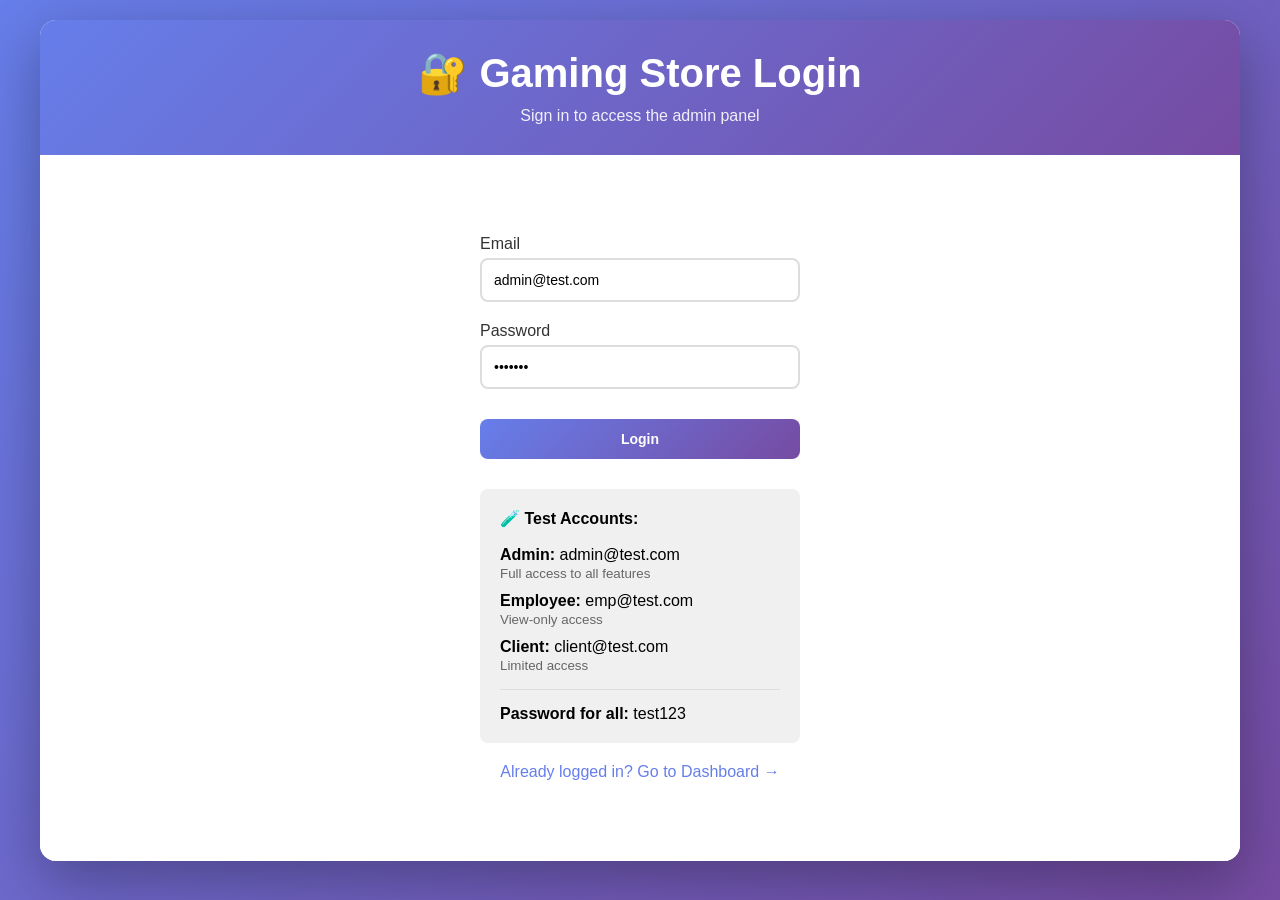
==== index.html @ 623dd639 "Initial commit: Gaming Store Admin Dashboard - Complete admin dashboard with authentication - Produc" ====
<!DOCTYPE html>
<html lang="en">
<head>
  <meta charset="UTF-8">
  <meta name="viewport" content="width=device-width, initial-scale=1.0">
  <title>Gaming Store Admin</title>
  <link rel="stylesheet" href="css/styles.css">
</head>
<body>
  <div class="container">
    <div class="header">
      <h1>🎮 Gaming Store Admin</h1>
      <div id="userInfo" style="display: none;"></div>
    </div>

    <div id="loginPage" style="background: white; padding: 40px;">
      <div class="login-form">
        <h2 style="text-align: center; margin-bottom: 30px;">🔐 Login</h2>
        <div id="loginAlert"></div>
        <div class="form-group">
          <label>Email</label>
          <input type="email" id="loginEmail" placeholder="admin@test.com" value="admin@test.com">
        </div>
        <div class="form-group">
          <label>Password</label>
          <input type="password" id="loginPassword" placeholder="Enter password" value="test123">
        </div>
        <button id="loginBtn">Login</button>
        <div style="margin-top: 30px; padding: 20px; background: #f0f0f0; border-radius: 8px;">
          <strong>Test Accounts:</strong><br>
          <small>
            • <b>admin@test.com</b> - Full access<br>
            • <b>emp@test.com</b> - Employee (view only)<br>
            • <b>client@test.com</b> - Client (limited)<br>
            Password: <b>test123</b>
          </small>
        </div>
      </div>
    </div>

    <div id="appContent" style="display: none;">
      <div class="tabs">
        <button class="tab active" data-page="dashboard">📊 Dashboard</button>
        <button class="tab" data-page="products">🎮 Products</button>
        <button class="tab" data-page="orders">📦 Orders</button>
        <button class="tab" data-page="customers">👥 Customers</button>
        <button class="tab" data-page="suppliers">🏭 Suppliers</button>
        <button class="tab" data-page="employees">👔 Employees</button>
      </div>

      <div class="content">
        <!-- Dashboard Page -->
        <div id="dashboard" class="page active">
          <h2>Dashboard Overview</h2>
          <div class="stats" id="stats"></div>
          <div id="dashboardCharts"></div>
        </div>

        <!-- Products Page -->
        <div id="products" class="page">
          <h2>Products Management</h2>
          <div class="admin-only" id="productsAdmin">
            <h3>Add New Product</h3>
            <div class="form-row">
              <div class="form-group">
                <label>Name</label>
                <input type="text" id="productName" placeholder="Game name">
              </div>
              <div class="form-group">
                <label>Category</label>
                <input type="text" id="productCategory" placeholder="Action, RPG, etc.">
              </div>
              <div class="form-group">
                <label>Platform</label>
                <select id="productPlatform">
                  <option>PS5</option>
                  <option>Xbox</option>
                  <option>PC</option>
                  <option>Switch</option>
                </select>
              </div>
              <div class="form-group">
                <label>Price (MAD)</label>
                <input type="number" id="productPrice" placeholder="499">
              </div>
              <div class="form-group">
                <label>Stock</label>
                <input type="number" id="productStock" placeholder="50">
              </div>
              <div class="form-group">
                <label>Rating (0-5)</label>
                <input type="number" id="productRating" step="0.1" min="0" max="5" placeholder="4.5">
              </div>
            </div>
            <button id="addProductBtn">Add Product</button>
            <button class="danger" id="clearProductsBtn">Clear All Products</button>
          </div>
          <div id="productsTable"></div>
        </div>

        <!-- Orders Page -->
        <div id="orders" class="page">
          <h2>Orders Management</h2>
          <div class="admin-only" id="ordersAdmin">
            <h3>Add New Order</h3>
            <div class="form-row">
              <div class="form-group">
                <label>Customer</label>
                <input type="text" id="orderCustomer" placeholder="Customer name">
              </div>
              <div class="form-group">
                <label>Status</label>
                <select id="orderStatus">
                  <option>pending</option>
                  <option>paid</option>
                  <option>shipped</option>
                  <option>cancelled</option>
                </select>
              </div>
              <div class="form-group">
                <label>Amount (MAD)</label>
                <input type="number" id="orderAmount" placeholder="999">
              </div>
              <div class="form-group">
                <label>Date</label>
                <input type="date" id="orderDate">
              </div>
            </div>
            <button id="addOrderBtn">Add Order</button>
            <button class="danger" id="clearOrdersBtn">Clear All Orders</button>
          </div>
          <div id="ordersTable"></div>
        </div>

        <!-- Customers Page -->
        <div id="customers" class="page">
          <h2>Customers Management</h2>
          <div class="admin-only" id="customersAdmin">
            <h3>Add New Customer</h3>
            <div class="form-row">
              <div class="form-group">
                <label>Full Name</label>
                <input type="text" id="customerName" placeholder="John Doe">
              </div>
              <div class="form-group">
                <label>Email</label>
                <input type="email" id="customerEmail" placeholder="john@example.com">
              </div>
              <div class="form-group">
                <label>Phone</label>
                <input type="tel" id="customerPhone" placeholder="+212 600 000 000">
              </div>
              <div class="form-group">
                <label>City</label>
                <input type="text" id="customerCity" placeholder="Casablanca">
              </div>
            </div>
            <button id="addCustomerBtn">Add Customer</button>
            <button class="danger" id="clearCustomersBtn">Clear All Customers</button>
          </div>
          <div id="customersTable"></div>
        </div>

        <!-- Suppliers Page -->
        <div id="suppliers" class="page">
          <h2>Suppliers Management</h2>
          <div class="admin-only" id="suppliersAdmin">
            <h3>Add New Supplier</h3>
            <div class="form-row">
              <div class="form-group">
                <label>Name</label>
                <input type="text" id="supplierName" placeholder="Supplier name">
              </div>
              <div class="form-group">
                <label>Email</label>
                <input type="email" id="supplierEmail" placeholder="supplier@example.com">
              </div>
              <div class="form-group">
                <label>Phone</label>
                <input type="tel" id="supplierPhone" placeholder="+212 600 000 000">
              </div>
            </div>
            <button id="addSupplierBtn">Add Supplier</button>
            <button class="danger" id="clearSuppliersBtn">Clear All Suppliers</button>
          </div>
          <div id="suppliersTable"></div>
        </div>

        <!-- Employees Page -->
        <div id="employees" class="page">
          <h2>Employees Management</h2>
          <div class="admin-only" id="employeesAdmin">
            <h3>Add New Employee</h3>
            <div class="form-row">
              <div class="form-group">
                <label>Full Name</label>
                <input type="text" id="employeeName" placeholder="Jane Smith">
              </div>
              <div class="form-group">
                <label>Email</label>
                <input type="email" id="employeeEmail" placeholder="jane@company.com">
              </div>
              <div class="form-group">
                <label>Phone</label>
                <input type="tel" id="employeePhone" placeholder="+212 600 000 000">
              </div>
              <div class="form-group">
                <label>Role</label>
                <select id="employeeRole">
                  <option>admin</option>
                  <option>employee</option>
                  <option>owner</option>
                </select>
              </div>
            </div>
            <button id="addEmployeeBtn">Add Employee</button>
            <button class="danger" id="clearEmployeesBtn">Clear All Employees</button>
          </div>
          <div id="employeesTable"></div>
        </div>
      </div>
    </div>
  </div>

  <script src="js/utils.js"></script>
  <script src="js/storage.js"></script>
  <script src="js/auth.js"></script>
  <script src="js/crud.js"></script>
  <script src="js/ui.js"></script>
  <script src="js/products.js"></script>
  <script src="js/orders.js"></script>
  <script src="js/customers.js"></script>
  <script src="js/suppliers.js"></script>
  <script src="js/employees.js"></script>
  <script src="js/dashboard.js"></script>
  <script src="js/app.js"></script>
</body>
</html>
---- css/styles.css ----
* { 
  margin: 0; 
  padding: 0; 
  box-sizing: border-box; 
}

body {
  font-family: -apple-system, BlinkMacSystemFont, 'Segoe UI', Roboto, Oxygen, Ubuntu, Cantarell, sans-serif;
  background: linear-gradient(135deg, #667eea 0%, #764ba2 100%);
  min-height: 100vh;
  padding: 20px;
}

.container {
  max-width: 1200px;
  margin: 0 auto;
  background: white;
  border-radius: 16px;
  box-shadow: 0 20px 60px rgba(0,0,0,0.3);
  overflow: hidden;
}

.header {
  background: linear-gradient(135deg, #667eea 0%, #764ba2 100%);
  color: white;
  padding: 30px;
  text-align: center;
}

.header h1 {
  font-size: 2.5em;
  margin-bottom: 10px;
}

.user-info {
  background: rgba(255,255,255,0.2);
  padding: 15px;
  border-radius: 8px;
  margin-top: 15px;
  display: flex;
  justify-content: space-between;
  align-items: center;
}

.badge {
  background: #4CAF50;
  color: white;
  padding: 4px 12px;
  border-radius: 12px;
  font-size: 0.85em;
  font-weight: bold;
  text-transform: uppercase;
}

.tabs {
  display: flex;
  background: #f5f5f5;
  border-bottom: 2px solid #ddd;
  overflow-x: auto;
}

.tab {
  padding: 15px 25px;
  cursor: pointer;
  border: none;
  background: none;
  font-size: 16px;
  font-weight: 500;
  color: #666;
  transition: all 0.3s;
  white-space: nowrap;
}

.tab:hover {
  background: #e0e0e0;
  color: #333;
}

.tab.active {
  background: white;
  color: #667eea;
  border-bottom: 3px solid #667eea;
}

.content {
  padding: 30px;
}

.page {
  display: none;
}

.page.active {
  display: block;
  animation: fadeIn 0.3s;
}

@keyframes fadeIn {
  from { opacity: 0; transform: translateY(10px); }
  to { opacity: 1; transform: translateY(0); }
}

.form-group {
  margin-bottom: 20px;
}

.form-group label {
  display: block;
  margin-bottom: 5px;
  font-weight: 500;
  color: #333;
}

input, select, button {
  padding: 12px;
  border: 2px solid #ddd;
  border-radius: 8px;
  font-size: 14px;
  width: 100%;
  transition: all 0.3s;
}

input:focus, select:focus {
  outline: none;
  border-color: #667eea;
  box-shadow: 0 0 0 3px rgba(102, 126, 234, 0.1);
}

button {
  background: linear-gradient(135deg, #667eea 0%, #764ba2 100%);
  color: white;
  border: none;
  cursor: pointer;
  font-weight: 600;
  margin-top: 10px;
}

button:hover {
  transform: translateY(-2px);
  box-shadow: 0 5px 15px rgba(102, 126, 234, 0.4);
}

button:disabled {
  background: #ccc;
  cursor: not-allowed;
  transform: none;
}

button.danger {
  background: linear-gradient(135deg, #f093fb 0%, #f5576c 100%);
}

button.secondary {
  background: #6c757d;
}

.form-row {
  display: grid;
  grid-template-columns: repeat(auto-fit, minmax(200px, 1fr));
  gap: 15px;
}

table {
  width: 100%;
  border-collapse: collapse;
  margin-top: 20px;
  background: white;
  border-radius: 8px;
  overflow: hidden;
  box-shadow: 0 2px 10px rgba(0,0,0,0.1);
}

th {
  background: linear-gradient(135deg, #667eea 0%, #764ba2 100%);
  color: white;
  padding: 15px;
  text-align: left;
  font-weight: 600;
}

td {
  padding: 12px 15px;
  border-bottom: 1px solid #f0f0f0;
}

tr:hover {
  background: #f8f9ff;
}

.empty-state {
  text-align: center;
  padding: 60px 20px;
  color: #999;
}

.empty-state-icon {
  font-size: 4em;
  margin-bottom: 20px;
}

.stats {
  display: grid;
  grid-template-columns: repeat(auto-fit, minmax(200px, 1fr));
  gap: 20px;
  margin-bottom: 30px;
}

.stat-card {
  background: linear-gradient(135deg, #667eea 0%, #764ba2 100%);
  color: white;
  padding: 25px;
  border-radius: 12px;
  box-shadow: 0 5px 15px rgba(0,0,0,0.1);
}

.stat-label {
  font-size: 0.9em;
  opacity: 0.9;
  margin-bottom: 10px;
}

.stat-value {
  font-size: 2.5em;
  font-weight: bold;
}

.admin-only {
  border: 2px dashed #667eea;
  padding: 20px;
  border-radius: 12px;
  background: #f8f9ff;
  margin-bottom: 30px;
}

.login-form {
  max-width: 400px;
  margin: 0 auto;
  padding: 40px;
}

.alert {
  padding: 15px;
  border-radius: 8px;
  margin-bottom: 20px;
}

.alert-success {
  background: #d4edda;
  color: #155724;
  border: 1px solid #c3e6cb;
}

.alert-error {
  background: #f8d7da;
  color: #721c24;
  border: 1px solid #f5c6cb;
}

img.product-img {
  width: 60px;
  height: 60px;
  object-fit: cover;
  border-radius: 8px;
}

/* Image upload styling */
input[type="file"] {
  border: 2px dashed #ddd;
  padding: 8px;
  border-radius: 8px;
  background: #f9f9f9;
  cursor: pointer;
}

input[type="file"]:hover {
  border-color: #667eea;
  background: #f0f4ff;
}

#imagePreview {
  margin-top: 10px;
}

#imagePreview img {
  border: 2px solid #ddd;
  border-radius: 8px;
  box-shadow: 0 2px 8px rgba(0,0,0,0.1);
}













/* Add to css/styles.css */

.graph-card {
  background: white;
  border-radius: 8px;
  padding: 20px;
  box-shadow: 0 2px 10px rgba(0,0,0,0.08);
  transition: transform 0.2s, box-shadow 0.2s;
}

.graph-card:hover {
  transform: translateY(-2px);
  box-shadow: 0 4px 15px rgba(0,0,0,0.12);
}

.graph-card h3 {
  margin: 0 0 10px 0;
  color: #333;
  font-size: 16px;
  display: flex;
  align-items: center;
  gap: 8px;
}

/* Enhance existing stats */
.stat-card {
  background: white;
  border-radius: 8px;
  padding: 20px;
  text-align: center;
  box-shadow: 0 2px 10px rgba(0,0,0,0.08);
  transition: transform 0.2s;
}

.stat-card:hover {
  transform: translateY(-2px);
}

.stat-value {
  font-size: 32px;
  font-weight: bold;
  color: #2c3e50;
  margin: 10px 0;
}

.stat-label {
  font-size: 14px;
  color: #7f8c8d;
  margin-bottom: 5px;
}
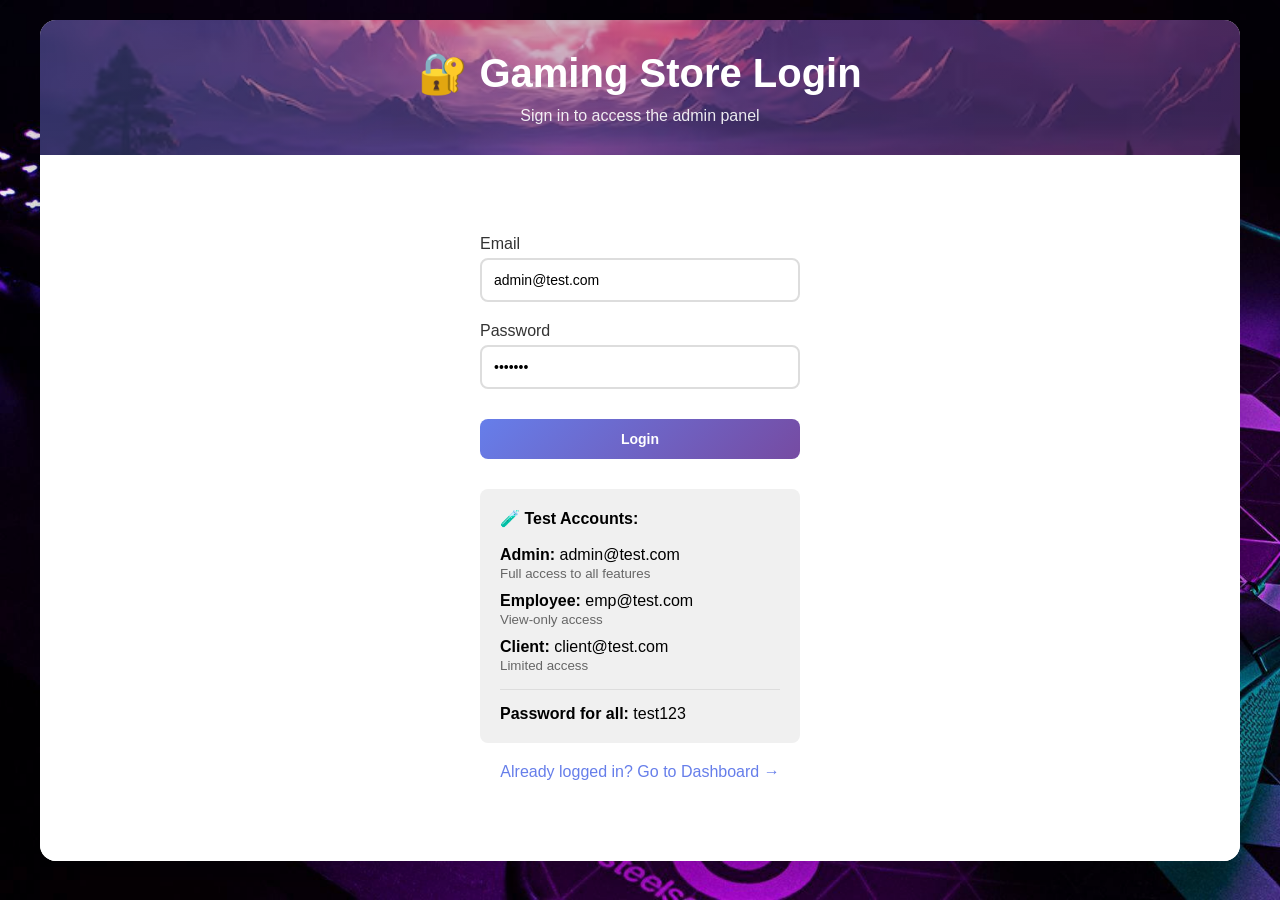
==== commit 61b191ce: "v3 gamingstore" ====
--- a/index.html
+++ b/index.html
@@ -10,7 +10,7 @@
   <div class="container">
     <div class="header">
       <h1>🎮 Gaming Store Admin</h1>
-      <div id="userInfo" style="display: none;"></div>
+      <div id="userInfo" class="user-info" style="display: none;"></div>
     </div>
 
     <div id="loginPage" style="background: white; padding: 40px;">
@@ -90,6 +90,11 @@
               <div class="form-group">
                 <label>Rating (0-5)</label>
                 <input type="number" id="productRating" step="0.1" min="0" max="5" placeholder="4.5">
+              </div>
+              <div class="form-group">
+                <label>Product Image</label>
+                <input type="file" id="productImage" accept="image/*">
+                <div id="imagePreview" style="margin-top: 10px;"></div>
               </div>
             </div>
             <button id="addProductBtn">Add Product</button>
@@ -235,4 +240,4 @@
   <script src="js/dashboard.js"></script>
   <script src="js/app.js"></script>
 </body>
-</html>+</html>
--- a/css/styles.css
+++ b/css/styles.css
@@ -6,7 +6,7 @@
 
 body {
   font-family: -apple-system, BlinkMacSystemFont, 'Segoe UI', Roboto, Oxygen, Ubuntu, Cantarell, sans-serif;
-  background: linear-gradient(135deg, #667eea 0%, #764ba2 100%);
+  background: url("../asset/backg.png") center / cover no-repeat fixed;
   min-height: 100vh;
   padding: 20px;
 }
@@ -21,7 +21,10 @@
 }
 
 .header {
-  background: linear-gradient(135deg, #667eea 0%, #764ba2 100%);
+  background: linear-gradient(135deg, rgba(102, 126, 234, 0.35) 0%, rgba(118, 75, 162, 0.35) 100%), url("../asset/topback.png");
+  background-size: cover;
+  background-position: center;
+  background-repeat: no-repeat;
   color: white;
   padding: 30px;
   text-align: center;
@@ -33,17 +36,46 @@
 }
 
 .user-info {
-  background: rgba(255,255,255,0.2);
+  background: linear-gradient(135deg, rgba(0,0,0,0.35), rgba(0,0,0,0.35)), url("../asset/backg.png");
+  background-size: cover;
+  background-position: center;
+  background-repeat: no-repeat;
   padding: 15px;
   border-radius: 8px;
   margin-top: 15px;
   display: flex;
-  justify-content: space-between;
+  justify-content: flex-end;
   align-items: center;
+  gap: 12px;
+}
+
+.user-info .logout-btn {
+  width: auto;
+  padding: 4px 10px;
+  font-size: 12px;
+  line-height: 1;
+  margin: 0 0 0 auto;
+}
+
+.user-info .user-role {
+  display: inline-flex;
+  align-items: center;
+  gap: 8px;
+  font-weight: 600;
+}
+
+.user-info .user-logo {
+  width: 20px;
+  height: 20px;
+  display: inline-block;
+  background-size: contain;
+  background-repeat: no-repeat;
+  background-position: center;
+  background-image: url("data:image/svg+xml;utf8,%3Csvg xmlns='http://www.w3.org/2000/svg' viewBox='0 0 64 64'%3E%3Cpath fill='%23ffffff' d='M22 24h20c7 0 12 5 12 12v4c0 3-3 6-6 6h-6l-5-6H27l-5 6h-6c-3 0-6-3-6-6v-4c0-7 5-12 12-12z'/%3E%3Crect x='18' y='30' width='6' height='6' rx='1' fill='%23667eea'/%3E%3Crect x='12' y='34' width='6' height='6' rx='1' fill='%23667eea'/%3E%3Ccircle cx='46' cy='34' r='3' fill='%23667eea'/%3E%3Ccircle cx='52' cy='38' r='3' fill='%23667eea'/%3E%3C/svg%3E");
 }
 
 .badge {
-  background: #4CAF50;
+  background: #3dbb3d;
   color: white;
   padding: 4px 12px;
   border-radius: 12px;
@@ -54,32 +86,55 @@
 
 .tabs {
   display: flex;
-  background: #f5f5f5;
-  border-bottom: 2px solid #ddd;
+  gap: 10px;
+  padding: 12px 16px;
+  background: linear-gradient(180deg, rgba(255,255,255,0.9), rgba(245,247,255,0.9));
+  border-bottom: 1px solid rgba(102, 126, 234, 0.2);
   overflow-x: auto;
+  position: sticky;
+  top: 0;
+  z-index: 10;
+  backdrop-filter: blur(6px);
 }
 
 .tab {
-  padding: 15px 25px;
+  padding: 10px 18px;
   cursor: pointer;
-  border: none;
-  background: none;
-  font-size: 16px;
-  font-weight: 500;
-  color: #666;
-  transition: all 0.3s;
+  border: 1px solid transparent;
+  background: rgba(255,255,255,0.6);
+  font-size: 15px;
+  font-weight: 600;
+  color: #4a5568;
+  transition: all 0.2s ease;
   white-space: nowrap;
+  border-radius: 999px;
+  box-shadow: 0 2px 8px rgba(102, 126, 234, 0.08);
+}
+
+.tab.logout-tab {
+  margin-left: auto;
+  width: auto;
+  padding: 6px 14px;
+  font-size: 13px;
 }
 
 .tab:hover {
-  background: #e0e0e0;
-  color: #333;
+  background: rgba(255,255,255,0.95);
+  color: #2d3748;
+  transform: translateY(-1px);
+  box-shadow: 0 6px 14px rgba(102, 126, 234, 0.15);
 }
 
 .tab.active {
-  background: white;
-  color: #667eea;
-  border-bottom: 3px solid #667eea;
+  background: linear-gradient(135deg, #667eea 0%, #764ba2 100%);
+  color: #fff;
+  box-shadow: 0 8px 18px rgba(102, 126, 234, 0.35);
+  border-color: rgba(255,255,255,0.3);
+}
+
+.tab:focus-visible {
+  outline: none;
+  box-shadow: 0 0 0 3px rgba(102, 126, 234, 0.35);
 }
 
 .content {
@@ -140,6 +195,14 @@
   box-shadow: 0 5px 15px rgba(102, 126, 234, 0.4);
 }
 
+.user-info .logout-btn {
+  width: auto;
+  padding: 4px 10px;
+  font-size: 12px;
+  line-height: 1;
+  margin: 0 0 0 auto;
+}
+
 button:disabled {
   background: #ccc;
   cursor: not-allowed;
@@ -348,4 +411,4 @@
   font-size: 14px;
   color: #7f8c8d;
   margin-bottom: 5px;
-}+}
